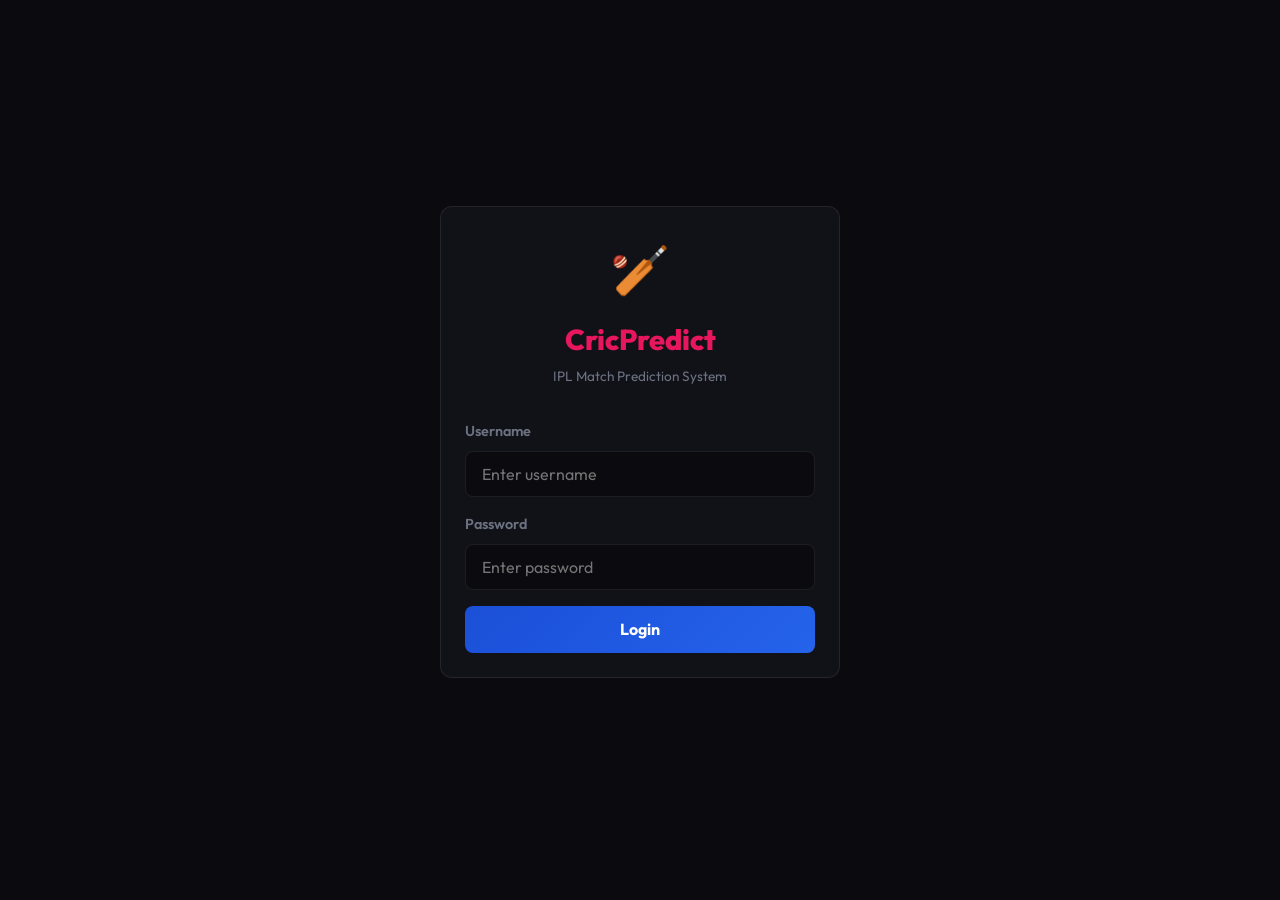
==== static/admin.html @ c2983e28 "initial commit" ====
<!DOCTYPE html>
<html lang="en">
<head>
    <meta charset="UTF-8">
    <meta name="viewport" content="width=device-width, initial-scale=1.0, maximum-scale=5.0">
    <meta name="theme-color" content="#0A0A0F">
    <title>Admin - CricPredict</title>
    <link rel="stylesheet" href="/static/css/style.css">
</head>
<body>
    <nav class="navbar">
        <div class="brand">🏏 CricPredict</div>
        <div class="nav-links">
            <a href="/static/dashboard.html">Dashboard</a>
            <a href="/static/history.html">History</a>
            <a href="/static/chat.html">Chat</a>
            <a href="/static/upload.html" class="admin-only hidden">Upload</a>
            <a href="/static/admin.html" class="active admin-only hidden">Admin</a>
        </div>
        <div class="user-controls">
            <button id="btn-logout" class="btn-logout">Logout</button>
        </div>
    </nav>

    <div class="container admin-grid">
        <!-- User List -->
        <div class="card">
            <h3 style="margin-bottom: 1rem; font-size: 1rem;">Manage Users</h3>
            <div class="table-scroll">
                <table id="users-table">
                    <thead>
                        <tr>
                            <th>Username</th>
                            <th>Role</th>
                            <th>Status</th>
                            <th>Actions</th>
                        </tr>
                    </thead>
                    <tbody id="users-body">
                    </tbody>
                </table>
            </div>
        </div>

        <!-- Add User -->
        <div class="card" style="align-self: start;">
            <h3 style="margin-bottom: 1rem; font-size: 1rem;">Add Viewer Account</h3>
            <form id="add-user-form">
                <div class="form-group">
                    <label>Username</label>
                    <input type="text" id="new-username" class="form-control" required>
                </div>
                <div class="form-group">
                    <label>Password (min 4 chars)</label>
                    <input type="password" id="new-password" class="form-control" minlength="4" required>
                </div>
                <div id="add-status" style="margin-bottom: 0.75rem; font-size: 0.85rem;"></div>
                <button type="submit" class="btn-primary">Create Viewer</button>
            </form>
        </div>
    </div>

    <div class="container">
        <!-- Match Management -->
        <div class="card">
            <h3 style="margin-bottom: 1rem; font-size: 1rem;">Match Management (Dashboard Control)</h3>
            <p class="text-muted font-sm mb-1">Set which match is currently shown on the global dashboard. By default, the latest upload is shown.</p>
            <div class="table-scroll">
                <table id="matches-table">
                    <thead>
                        <tr>
                            <th>Match ID</th>
                            <th>Teams</th>
                            <th>Status</th>
                            <th>Dashboard Action</th>
                        </tr>
                    </thead>
                    <tbody id="matches-body">
                        <!-- Loaded via JS -->
                    </tbody>
                </table>
            </div>
        </div>
    </div>

    <script src="/static/js/auth.js"></script>
    <script src="/static/js/admin.js"></script>
</body>
</html>
---- static/css/style.css ----
/* ===== MOBILE-FIRST RESPONSIVE CSS ===== */
@import url('https://fonts.googleapis.com/css2?family=Outfit:wght@400;600;700;800&display=swap');

/* ===== DESIGN TOKENS ===== */
:root {
  --bg-base: #0A0A0F;
  --bg-card: #111118;
  --bg-glass: rgba(255, 255, 255, 0.04);
  --border: rgba(255, 255, 255, 0.08);
  --border-hover: rgba(255, 255, 255, 0.15);
  --text-primary: #F0F0F5;
  --text-muted: #6B7280;
  --pbks: #E8175D;
  --gt: #1B4FD8;
  --success: #10B981;
  --danger: #EF4444;
  --warning: #F59E0B;
  --radius: 12px;
  --radius-sm: 8px;
  --transition: all 0.25s cubic-bezier(0.4, 0, 0.2, 1);
}

/* ===== RESET ===== */
*, *::before, *::after {
  box-sizing: border-box;
  margin: 0;
  padding: 0;
}

html {
  font-size: 16px;
  -webkit-text-size-adjust: 100%;
  -webkit-tap-highlight-color: transparent;
  scroll-behavior: smooth;
}

body {
  font-family: 'Outfit', sans-serif;
  background-color: var(--bg-base);
  color: var(--text-primary);
  line-height: 1.6;
  min-height: 100vh;
  overflow-x: hidden;
  -webkit-font-smoothing: antialiased;
}

/* ===== NAVBAR — MOBILE FIRST ===== */
.navbar {
  display: flex;
  flex-wrap: wrap;
  justify-content: space-between;
  align-items: center;
  padding: 0.75rem 1rem;
  background: var(--bg-card);
  border-bottom: 1px solid var(--border);
  position: sticky;
  top: 0;
  z-index: 100;
  backdrop-filter: blur(12px);
  gap: 0.5rem;
}

.navbar .brand {
  font-weight: 800;
  font-size: 1.25rem;
  color: var(--pbks);
  letter-spacing: -0.5px;
}

.nav-links {
  display: flex;
  gap: 0.75rem;
  order: 3;
  width: 100%;
  justify-content: center;
  border-top: 1px solid var(--border);
  padding-top: 0.5rem;
  margin-top: 0.25rem;
}

.nav-links a {
  text-decoration: none;
  color: var(--text-muted);
  font-weight: 600;
  font-size: 0.85rem;
  transition: var(--transition);
  padding: 0.25rem 0.5rem;
  border-radius: var(--radius-sm);
}

.nav-links a:hover, .nav-links a.active {
  color: var(--text-primary);
  background: var(--bg-glass);
}

.user-controls {
  display: flex;
  gap: 0.5rem;
  align-items: center;
}

.btn-logout {
  background: transparent;
  border: 1px solid var(--border);
  color: var(--text-primary);
  padding: 0.4rem 0.75rem;
  border-radius: var(--radius-sm);
  cursor: pointer;
  font-family: 'Outfit', sans-serif;
  font-size: 0.8rem;
  font-weight: 600;
  transition: var(--transition);
  white-space: nowrap;
}

.btn-logout:hover {
  background: var(--bg-glass);
  border-color: var(--border-hover);
}

/* ===== CARDS ===== */
.card {
  background: var(--bg-card);
  border: 1px solid var(--border);
  border-radius: var(--radius);
  padding: 1.25rem;
  margin-bottom: 1rem;
  transition: var(--transition);
}

.card:hover {
  border-color: var(--border-hover);
}

.glass-card {
  background: var(--bg-glass);
  backdrop-filter: blur(12px);
  border: 1px solid var(--border);
  border-radius: var(--radius);
  padding: 1.25rem;
  transition: var(--transition);
}

.glass-card:hover {
  border-color: var(--border-hover);
  transform: translateY(-2px);
}

/* ===== CONTAINERS — MOBILE FIRST ===== */
.container {
  width: 100%;
  padding: 1rem;
  margin: 0 auto;
}

/* ===== UTILITY CLASSES ===== */
.hidden { display: none !important; }
.text-pbks { color: var(--pbks); }
.text-gt { color: var(--gt); }
.text-success { color: var(--success); }
.text-danger { color: var(--danger); }
.text-warning { color: var(--warning); }
.text-muted { color: var(--text-muted); }
.font-sm { font-size: 0.8rem; }
.font-bold { font-weight: 700; }
.mt-1 { margin-top: 0.25rem; }
.mb-1 { margin-bottom: 0.5rem; }
.text-center { text-align: center; }

/* ===== FORMS ===== */
.form-group {
  margin-bottom: 1rem;
}

.form-group label {
  display: block;
  margin-bottom: 0.5rem;
  color: var(--text-muted);
  font-size: 0.9rem;
  font-weight: 600;
}

.form-control {
  width: 100%;
  padding: 0.75rem 1rem;
  background: var(--bg-base);
  border: 1px solid var(--border);
  color: var(--text-primary);
  border-radius: var(--radius-sm);
  font-family: 'Outfit', sans-serif;
  font-size: 1rem;
  transition: var(--transition);
  -webkit-appearance: none;
}

.form-control:focus {
  outline: none;
  border-color: var(--gt);
  box-shadow: 0 0 0 3px rgba(27, 79, 216, 0.15);
}

.btn-primary {
  width: 100%;
  padding: 0.85rem 1.5rem;
  background: linear-gradient(135deg, var(--gt), #2563EB);
  border: none;
  color: white;
  font-weight: 700;
  font-size: 1rem;
  border-radius: var(--radius-sm);
  cursor: pointer;
  transition: var(--transition);
  font-family: 'Outfit', sans-serif;
  -webkit-appearance: none;
}

.btn-primary:hover {
  opacity: 0.9;
  transform: translateY(-1px);
}

.btn-primary:active {
  transform: translateY(0);
}

/* ===== DASHBOARD HERO — MOBILE FIRST (STACKED) ===== */
.match-hero {
  display: flex;
  flex-direction: column;
  align-items: center;
  gap: 1rem;
  padding: 1.25rem;
  background: linear-gradient(135deg, rgba(232, 23, 93, 0.08) 0%, rgba(27, 79, 216, 0.08) 100%);
  text-align: center;
}

.match-hero .hero-team {
  width: 100%;
}

.match-hero .hero-center {
  order: -1;
  width: 100%;
}

/* ===== PREDICTION CARD ===== */
.pred-winner {
  font-size: 1.8rem;
  font-weight: 800;
  margin: 0.75rem 0;
  line-height: 1.2;
}

/* ===== PROBABILITY BAR ===== */
.prob-bar-container {
  width: 100%;
  height: 10px;
  background: var(--bg-base);
  border-radius: 5px;
  margin: 0.75rem 0;
  overflow: hidden;
  display: flex;
}

.prob-bar-a {
  background: linear-gradient(90deg, var(--pbks), #FF4081);
  transition: width 1.2s cubic-bezier(0.4, 0, 0.2, 1);
}

.prob-bar-b {
  background: linear-gradient(90deg, #2563EB, var(--gt));
  transition: width 1.2s cubic-bezier(0.4, 0, 0.2, 1);
}

/* ===== GRIDS — MOBILE FIRST (1 COL) ===== */
.grid-6 {
  display: grid;
  grid-template-columns: 1fr;
  gap: 0.75rem;
}

.grid-2 {
  display: grid;
  grid-template-columns: 1fr;
  gap: 1rem;
}

/* ===== SCORECARD ===== */
.sc-row {
  display: grid;
  grid-template-columns: 2fr 1fr 1fr 1fr;
  gap: 0.5rem;
  align-items: center;
  padding: 0.6rem 0;
  border-bottom: 1px solid var(--border);
  font-size: 0.8rem;
}

/* ===== BADGES ===== */
.badge {
  display: inline-block;
  font-size: 0.7rem;
  padding: 0.15rem 0.4rem;
  border-radius: 4px;
  background: var(--bg-card);
  border: 1px solid var(--border);
  white-space: nowrap;
  font-weight: 600;
}

.badge.bg-pbks { background: var(--pbks); color: white; border-color: var(--pbks); }
.badge.bg-gt { background: var(--gt); color: white; border-color: var(--gt); }
.badge.bg-amber { background: var(--warning); color: black; border-color: var(--warning); }

/* ===== PLAYER ROW ===== */
.player-row {
  display: flex;
  justify-content: space-between;
  align-items: center;
  padding: 0.5rem 0;
  border-bottom: 1px solid var(--border);
  gap: 0.5rem;
  font-size: 0.9rem;
}

.player-row:last-child {
  border-bottom: none;
}

/* ===== REASON CARDS ===== */
.reason-card {
  margin-bottom: 0.75rem;
  border-left: 4px solid var(--gt);
  padding: 0.75rem 0.75rem 0.75rem 1rem;
  background: var(--bg-glass);
  border-radius: 0 var(--radius-sm) var(--radius-sm) 0;
}

/* ===== TABLE — MOBILE FIRST ===== */
table {
  width: 100%;
  border-collapse: collapse;
}

th, td {
  padding: 0.6rem 0.5rem;
  text-align: left;
  border-bottom: 1px solid var(--border);
  font-size: 0.8rem;
  white-space: nowrap;
}

th {
  color: var(--text-muted);
  font-weight: 600;
  font-size: 0.7rem;
  text-transform: uppercase;
  letter-spacing: 0.5px;
}

/* ===== HISTORY ACCURACY HERO — MOBILE STACKED ===== */
.accuracy-hero {
  display: flex;
  flex-direction: column;
  gap: 1.5rem;
  align-items: center;
  text-align: center;
}

/* ===== RESULT MODAL ===== */
.result-modal {
  position: fixed;
  top: 0; left: 0; width: 100%; height: 100%;
  background: rgba(0,0,0,0.85);
  display: flex;
  align-items: center;
  justify-content: center;
  z-index: 1000;
  padding: 1rem;
}

.result-modal .card {
  width: 100%;
  max-width: 400px;
}

/* ===== ADMIN GRID — MOBILE STACKED ===== */
.admin-grid {
  display: grid;
  grid-template-columns: 1fr;
  gap: 1rem;
}

/* ===== SCROLLABLE TABLE WRAPPER ===== */
.table-scroll {
  overflow-x: auto;
  -webkit-overflow-scrolling: touch;
  margin: 0 -1.25rem;
  padding: 0 1.25rem;
}

/* ===== LOADING SPINNER ===== */
@keyframes pulse {
  0%, 100% { opacity: 0.4; }
  50% { opacity: 1; }
}

.loading-text {
  animation: pulse 1.5s ease-in-out infinite;
}

/* ===== TOSS BANNER ===== */
.toss-banner {
  border-color: var(--warning) !important;
  text-align: center;
  font-weight: 600;
  font-size: 0.85rem;
  padding: 0.75rem;
}

/* =============================================
   TABLET BREAKPOINT — 640px+
   ============================================= */
@media (min-width: 640px) {
  .container {
    padding: 1.5rem;
  }

  .navbar {
    padding: 0.75rem 1.5rem;
  }

  .nav-links {
    gap: 1rem;
  }

  .nav-links a {
    font-size: 0.9rem;
  }

  .grid-6 {
    grid-template-columns: repeat(2, 1fr);
  }

  .grid-2 {
    grid-template-columns: 1fr 1fr;
    gap: 1.5rem;
  }

  .pred-winner {
    font-size: 2.2rem;
  }

  .card {
    padding: 1.5rem;
  }

  .sc-row {
    font-size: 0.9rem;
    gap: 0.75rem;
  }

  th, td {
    padding: 0.75rem 0.6rem;
    font-size: 0.85rem;
  }

  .accuracy-hero {
    flex-direction: row;
    justify-content: space-between;
    text-align: left;
  }

  .admin-grid {
    grid-template-columns: 2fr 1fr;
  }

  .match-hero {
    flex-direction: row;
    justify-content: space-between;
    text-align: left;
    padding: 1.5rem;
  }

  .match-hero .hero-center {
    order: 0;
    text-align: center;
  }

  .match-hero .hero-team:last-child {
    text-align: right;
  }
}

/* =============================================
   DESKTOP BREAKPOINT — 1024px+
   ============================================= */
@media (min-width: 1024px) {
  .container {
    max-width: 1200px;
    padding: 2rem;
  }

  .navbar {
    flex-wrap: nowrap;
    padding: 0.75rem 2rem;
  }

  .nav-links {
    order: 0;
    width: auto;
    border-top: none;
    padding-top: 0;
    margin-top: 0;
    gap: 1.5rem;
  }

  .nav-links a {
    font-size: 0.95rem;
  }

  .navbar .brand {
    font-size: 1.5rem;
  }

  .grid-6 {
    grid-template-columns: repeat(3, 1fr);
    gap: 1rem;
  }

  .pred-winner {
    font-size: 2.8rem;
  }

  .sc-row {
    grid-template-columns: 3fr 1fr 1fr 1fr;
    font-size: 1rem;
    gap: 1rem;
  }

  th, td {
    padding: 1rem;
    font-size: 0.9rem;
  }

  .match-hero {
    padding: 2rem;
  }

  .match-hero h2 {
    font-size: 2.5rem !important;
  }
}

/* =============================================
   LARGE DESKTOP — 1440px+
   ============================================= */
@media (min-width: 1440px) {
  .container {
    max-width: 1400px;
  }

  .grid-6 {
    grid-template-columns: repeat(3, 1fr);
  }
}
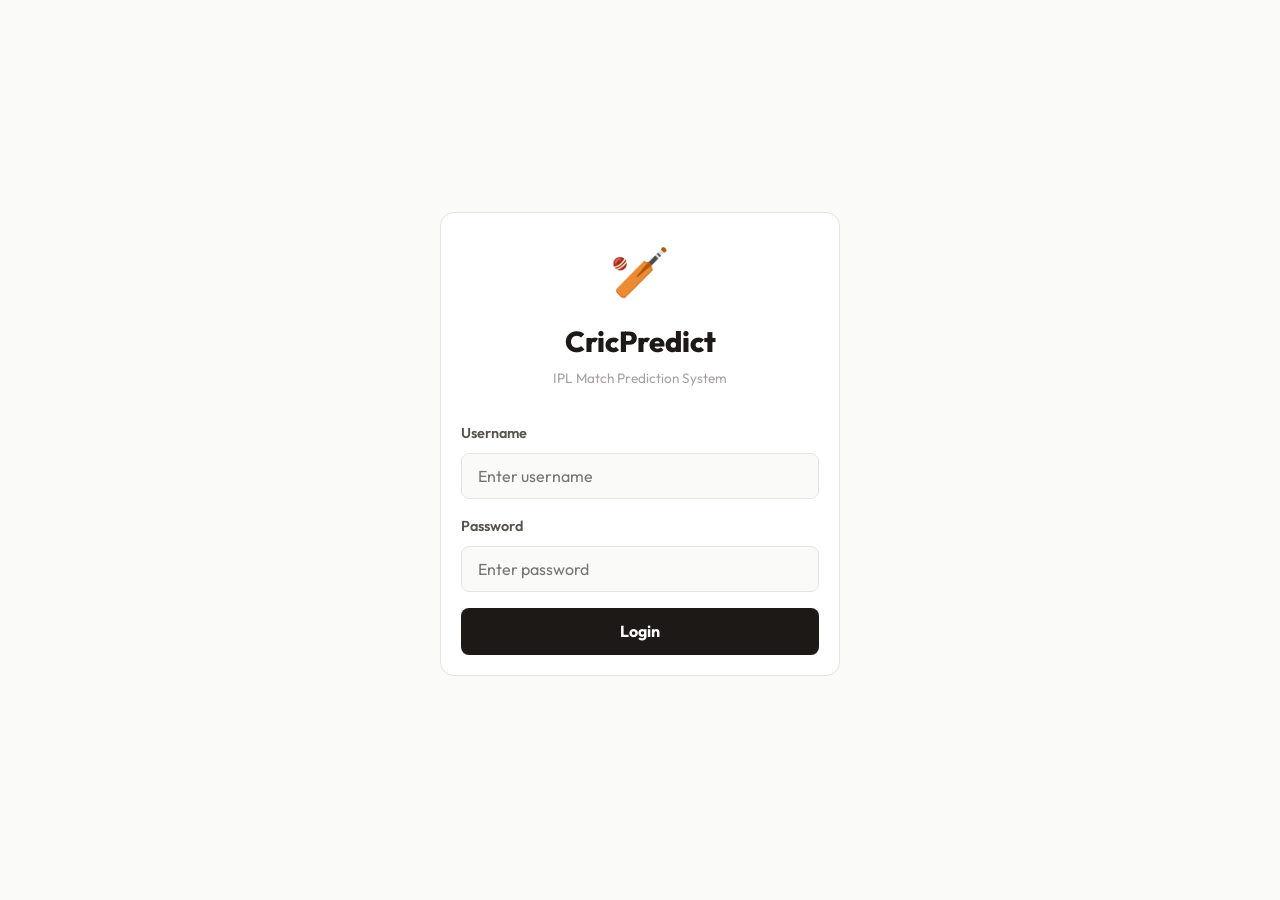
==== commit 9b4a0c34: "feat: complete UI redesign with premium light theme, mobile-first responsive dashboard, and upsert l" ====
--- a/static/admin.html
+++ b/static/admin.html
@@ -3,7 +3,7 @@
 <head>
     <meta charset="UTF-8">
     <meta name="viewport" content="width=device-width, initial-scale=1.0, maximum-scale=5.0">
-    <meta name="theme-color" content="#0A0A0F">
+    <meta name="theme-color" content="#FAFAF9">
     <title>Admin - CricPredict</title>
     <link rel="stylesheet" href="/static/css/style.css">
 </head>
@@ -61,10 +61,60 @@
     </div>
 
     <div class="container">
+        <!-- Coming Soon Match Setup -->
+        <div class="card" style="margin-bottom: 2rem; border-color: var(--info);">
+            <div style="display: flex; align-items: center; justify-content: space-between;">
+                <div>
+                    <h3 style="margin-bottom: 0.5rem; font-size: 1.1rem;">🚀 Dashboard: Coming Soon</h3>
+                    <p class="text-muted font-sm mb-1">There is <strong>one</strong> global coming-soon slot for the site. Choose two teams and save — the dashboard updates immediately (same row every time; no duplicate entries). Replace it with a real JSON upload when the prediction is ready.</p>
+                </div>
+                <div class="badge bg-amber" style="font-size: 0.85rem;">PREMIUM</div>
+            </div>
+            
+            <form id="coming-soon-form" style="display: flex; gap: 1rem; align-items: end; margin-top: 1rem; flex-wrap: wrap;">
+                <div class="form-group" style="flex: 1; min-width: 200px; margin-bottom: 0;">
+                    <label>Team 1 (Home)</label>
+                    <select id="cs-t1" class="form-control" required>
+                        <option value="" selected disabled>Choose home team…</option>
+                        <option value="PBKS">Punjab Kings (PBKS)</option>
+                        <option value="GT">Gujarat Titans (GT)</option>
+                        <option value="CSK">Chennai Super Kings (CSK)</option>
+                        <option value="RCB">Royal Challengers Bengaluru (RCB)</option>
+                        <option value="MI">Mumbai Indians (MI)</option>
+                        <option value="LSG">Lucknow Super Giants (LSG)</option>
+                        <option value="DC">Delhi Capitals (DC)</option>
+                        <option value="RR">Rajasthan Royals (RR)</option>
+                        <option value="KKR">Kolkata Knight Riders (KKR)</option>
+                        <option value="SRH">Sunrisers Hyderabad (SRH)</option>
+                    </select>
+                </div>
+                <div class="form-group" style="flex: 1; min-width: 200px; margin-bottom: 0;">
+                    <label>Team 2 (Away)</label>
+                    <select id="cs-t2" class="form-control" required>
+                        <option value="" selected disabled>Choose away team…</option>
+                        <option value="GT">Gujarat Titans (GT)</option>
+                        <option value="PBKS">Punjab Kings (PBKS)</option>
+                        <option value="CSK">Chennai Super Kings (CSK)</option>
+                        <option value="RCB">Royal Challengers Bengaluru (RCB)</option>
+                        <option value="MI">Mumbai Indians (MI)</option>
+                        <option value="LSG">Lucknow Super Giants (LSG)</option>
+                        <option value="DC">Delhi Capitals (DC)</option>
+                        <option value="RR">Rajasthan Royals (RR)</option>
+                        <option value="KKR">Kolkata Knight Riders (KKR)</option>
+                        <option value="SRH">Sunrisers Hyderabad (SRH)</option>
+                    </select>
+                </div>
+                <div style="flex: 0 0 auto;">
+                    <button type="submit" class="btn-primary" style="padding: 0.85rem 2rem;">Save Coming Soon</button>
+                </div>
+            </form>
+            <div id="coming-soon-status" class="font-sm" style="margin-top: 0.75rem;" aria-live="polite"></div>
+        </div>
+
         <!-- Match Management -->
         <div class="card">
             <h3 style="margin-bottom: 1rem; font-size: 1rem;">Match Management (Dashboard Control)</h3>
-            <p class="text-muted font-sm mb-1">Set which match is currently shown on the global dashboard. By default, the latest upload is shown.</p>
+            <p class="text-muted font-sm mb-1">Control which <strong>real</strong> match is featured, plus one <strong>Coming soon slot</strong> row (teams come from the form above; old <code>cs_…</code> rows are removed). Saving Coming Soon sets it LIVE on the dashboard.</p>
             <div class="table-scroll">
                 <table id="matches-table">
                     <thead>
@@ -83,7 +133,7 @@
         </div>
     </div>
 
-    <script src="/static/js/auth.js"></script>
-    <script src="/static/js/admin.js"></script>
+    <script src="/static/js/auth.js?v=3"></script>
+    <script src="/static/js/admin.js?v=3"></script>
 </body>
 </html>
--- a/static/css/style.css
+++ b/static/css/style.css
@@ -1,22 +1,49 @@
-/* ===== MOBILE-FIRST RESPONSIVE CSS ===== */
-@import url('https://fonts.googleapis.com/css2?family=Outfit:wght@400;600;700;800&display=swap');
+/* ===== CRICPREDICT — PREMIUM LIGHT THEME ===== */
+/* Mobile-first responsive design */
+@import url('https://fonts.googleapis.com/css2?family=Outfit:wght@400;500;600;700;800&display=swap');
 
 /* ===== DESIGN TOKENS ===== */
 :root {
-  --bg-base: #0A0A0F;
-  --bg-card: #111118;
-  --bg-glass: rgba(255, 255, 255, 0.04);
-  --border: rgba(255, 255, 255, 0.08);
-  --border-hover: rgba(255, 255, 255, 0.15);
-  --text-primary: #F0F0F5;
-  --text-muted: #6B7280;
-  --pbks: #E8175D;
-  --gt: #1B4FD8;
-  --success: #10B981;
-  --danger: #EF4444;
-  --warning: #F59E0B;
+  /* Backgrounds */
+  --bg-base: #FAFAF9;
+  --bg-card: #FFFFFF;
+  --bg-secondary: #F5F5F4;
+  --bg-glass: rgba(0, 0, 0, 0.02);
+
+  /* Borders */
+  --border: #E7E5E4;
+  --border-hover: #D6D3D1;
+
+  /* Text */
+  --text-primary: #1C1917;
+  --text-secondary: #57534E;
+  --text-muted: #A8A29E;
+  --text-label: #78716C;
+
+  /* Status */
+  --success: #16A34A;
+  --success-bg: #F0FDF4;
+  --success-text: #166534;
+  --danger: #DC2626;
+  --danger-bg: #FEF2F2;
+  --danger-text: #991B1B;
+  --warning: #D97706;
+  --warning-bg: #FFFBEB;
+  --warning-text: #92400E;
+  --info: #2563EB;
+  --info-bg: #EFF6FF;
+  --info-text: #1E40AF;
+
+  /* Team colors — defaults, overridden dynamically */
+  --team-a-color: #E8175D;
+  --team-b-color: #1B4FD8;
+
+  /* Radii */
   --radius: 12px;
   --radius-sm: 8px;
+  --radius-lg: 14px;
+
+  /* Transitions */
   --transition: all 0.25s cubic-bezier(0.4, 0, 0.2, 1);
 }
 
@@ -35,7 +62,7 @@
 }
 
 body {
-  font-family: 'Outfit', sans-serif;
+  font-family: 'Outfit', -apple-system, BlinkMacSystemFont, sans-serif;
   background-color: var(--bg-base);
   color: var(--text-primary);
   line-height: 1.6;
@@ -44,7 +71,7 @@
   -webkit-font-smoothing: antialiased;
 }
 
-/* ===== NAVBAR — MOBILE FIRST ===== */
+/* ===== NAVBAR ===== */
 .navbar {
   display: flex;
   flex-wrap: wrap;
@@ -56,41 +83,42 @@
   position: sticky;
   top: 0;
   z-index: 100;
-  backdrop-filter: blur(12px);
   gap: 0.5rem;
 }
 
 .navbar .brand {
   font-weight: 800;
-  font-size: 1.25rem;
-  color: var(--pbks);
+  font-size: 1.2rem;
+  color: var(--text-primary);
   letter-spacing: -0.5px;
 }
 
 .nav-links {
   display: flex;
-  gap: 0.75rem;
+  gap: 0.5rem;
   order: 3;
   width: 100%;
   justify-content: center;
   border-top: 1px solid var(--border);
   padding-top: 0.5rem;
   margin-top: 0.25rem;
+  flex-wrap: wrap;
 }
 
 .nav-links a {
   text-decoration: none;
   color: var(--text-muted);
   font-weight: 600;
-  font-size: 0.85rem;
+  font-size: 0.82rem;
   transition: var(--transition);
   padding: 0.25rem 0.5rem;
   border-radius: var(--radius-sm);
 }
 
-.nav-links a:hover, .nav-links a.active {
+.nav-links a:hover,
+.nav-links a.active {
   color: var(--text-primary);
-  background: var(--bg-glass);
+  background: var(--bg-secondary);
 }
 
 .user-controls {
@@ -103,66 +131,82 @@
   background: transparent;
   border: 1px solid var(--border);
   color: var(--text-primary);
-  padding: 0.4rem 0.75rem;
+  padding: 0.35rem 0.7rem;
   border-radius: var(--radius-sm);
   cursor: pointer;
   font-family: 'Outfit', sans-serif;
-  font-size: 0.8rem;
+  font-size: 0.78rem;
   font-weight: 600;
   transition: var(--transition);
   white-space: nowrap;
 }
 
 .btn-logout:hover {
-  background: var(--bg-glass);
+  background: var(--bg-secondary);
   border-color: var(--border-hover);
 }
 
-/* ===== CARDS ===== */
-.card {
-  background: var(--bg-card);
-  border: 1px solid var(--border);
-  border-radius: var(--radius);
-  padding: 1.25rem;
-  margin-bottom: 1rem;
-  transition: var(--transition);
-}
-
-.card:hover {
-  border-color: var(--border-hover);
-}
-
-.glass-card {
-  background: var(--bg-glass);
-  backdrop-filter: blur(12px);
-  border: 1px solid var(--border);
-  border-radius: var(--radius);
-  padding: 1.25rem;
-  transition: var(--transition);
-}
-
-.glass-card:hover {
-  border-color: var(--border-hover);
-  transform: translateY(-2px);
-}
-
-/* ===== CONTAINERS — MOBILE FIRST ===== */
+/* ===== CONTAINERS ===== */
 .container {
   width: 100%;
   padding: 1rem;
   margin: 0 auto;
 }
 
+/* ===== CARDS ===== */
+.card {
+  background: var(--bg-card);
+  border: 0.5px solid var(--border);
+  border-radius: var(--radius-lg);
+  padding: 0.85rem 1rem;
+  margin-bottom: 0.75rem;
+  transition: var(--transition);
+}
+
+.card:hover {
+  border-color: var(--border-hover);
+}
+
+.glass-card {
+  background: var(--bg-secondary);
+  border-radius: var(--radius-sm);
+  padding: 0.75rem 1rem;
+  transition: var(--transition);
+}
+
+.glass-card:hover {
+  background: #EFEDEC;
+}
+
+/* ===== SECTION LABELS ===== */
+.section-label {
+  font-size: 11px;
+  font-weight: 500;
+  letter-spacing: 0.07em;
+  color: var(--text-muted);
+  text-transform: uppercase;
+  margin-bottom: 10px;
+  margin-top: 1.25rem;
+}
+
+.section-label:first-child {
+  margin-top: 0;
+}
+
 /* ===== UTILITY CLASSES ===== */
 .hidden { display: none !important; }
-.text-pbks { color: var(--pbks); }
-.text-gt { color: var(--gt); }
+.text-team-a { color: var(--team-a-color); }
+.text-team-b { color: var(--team-b-color); }
 .text-success { color: var(--success); }
 .text-danger { color: var(--danger); }
 .text-warning { color: var(--warning); }
+.text-info { color: var(--info); }
 .text-muted { color: var(--text-muted); }
+.text-secondary { color: var(--text-secondary); }
 .font-sm { font-size: 0.8rem; }
+.font-xs { font-size: 0.7rem; }
 .font-bold { font-weight: 700; }
+.font-medium { font-weight: 500; }
 .mt-1 { margin-top: 0.25rem; }
 .mb-1 { margin-bottom: 0.5rem; }
 .text-center { text-align: center; }
@@ -175,7 +219,7 @@
 .form-group label {
   display: block;
   margin-bottom: 0.5rem;
-  color: var(--text-muted);
+  color: var(--text-secondary);
   font-size: 0.9rem;
   font-weight: 600;
 }
@@ -195,14 +239,14 @@
 
 .form-control:focus {
   outline: none;
-  border-color: var(--gt);
-  box-shadow: 0 0 0 3px rgba(27, 79, 216, 0.15);
+  border-color: var(--info);
+  box-shadow: 0 0 0 3px rgba(37, 99, 235, 0.1);
 }
 
 .btn-primary {
   width: 100%;
   padding: 0.85rem 1.5rem;
-  background: linear-gradient(135deg, var(--gt), #2563EB);
+  background: var(--text-primary);
   border: none;
   color: white;
   font-weight: 700;
@@ -215,7 +259,7 @@
 }
 
 .btn-primary:hover {
-  opacity: 0.9;
+  opacity: 0.85;
   transform: translateY(-1px);
 }
 
@@ -223,56 +267,462 @@
   transform: translateY(0);
 }
 
-/* ===== DASHBOARD HERO — MOBILE FIRST (STACKED) ===== */
-.match-hero {
+/* ===== CORRECTION BANNER ===== */
+.correction-banner {
+  background: var(--info-bg);
+  border: 0.5px solid #93C5FD;
+  border-radius: var(--radius-sm);
+  padding: 0.75rem 1rem;
+  margin-bottom: 0.75rem;
+  font-size: 12px;
+  color: var(--info-text);
+  line-height: 1.6;
+}
+
+/* ===== RESULT BANNER ===== */
+.result-banner {
+  background: #FFF7E6;
+  border: 0.5px solid #F5C26B;
+  border-radius: var(--radius-lg);
+  padding: 1rem;
   display: flex;
   flex-direction: column;
   align-items: center;
-  gap: 1rem;
-  padding: 1.25rem;
-  background: linear-gradient(135deg, rgba(232, 23, 93, 0.08) 0%, rgba(27, 79, 216, 0.08) 100%);
+  gap: 3px;
+  margin-bottom: 0.75rem;
   text-align: center;
 }
 
-.match-hero .hero-team {
+.result-banner .result-tier {
+  font-size: 10px;
+  color: #B45309;
+  font-weight: 500;
+  letter-spacing: 0.04em;
+  text-transform: uppercase;
+  line-height: 1.4;
+}
+
+.result-banner .result-winner {
+  font-size: 20px;
+  font-weight: 600;
+  color: #92400E;
+}
+
+.result-banner .result-sub {
+  font-size: 11.5px;
+  color: #B45309;
+  line-height: 1.4;
+}
+
+/* ===== WIN PROBABILITY GAUGE ===== */
+.gauge-wrap {
+  display: flex;
+  flex-direction: column;
+  align-items: center;
+  padding: 1rem 0 0.5rem;
+}
+
+.team-row {
+  display: flex;
+  justify-content: space-between;
+  align-items: flex-end;
   width: 100%;
-}
-
-.match-hero .hero-center {
-  order: -1;
-  width: 100%;
-}
-
-/* ===== PREDICTION CARD ===== */
-.pred-winner {
-  font-size: 1.8rem;
-  font-weight: 800;
-  margin: 0.75rem 0;
-  line-height: 1.2;
-}
-
-/* ===== PROBABILITY BAR ===== */
-.prob-bar-container {
+  margin-bottom: 8px;
+}
+
+.team-pct {
+  font-size: 24px;
+  font-weight: 600;
+}
+
+.team-name-lbl {
+  font-size: 12px;
+  font-weight: 500;
+}
+
+.bar-track {
   width: 100%;
   height: 10px;
-  background: var(--bg-base);
+  background: var(--bg-secondary);
   border-radius: 5px;
-  margin: 0.75rem 0;
   overflow: hidden;
-  display: flex;
-}
-
-.prob-bar-a {
-  background: linear-gradient(90deg, var(--pbks), #FF4081);
+  position: relative;
+}
+
+.bar-fill-a {
+  position: absolute;
+  left: 0;
+  top: 0;
+  height: 100%;
+  background: var(--team-a-color);
+  border-radius: 5px;
   transition: width 1.2s cubic-bezier(0.4, 0, 0.2, 1);
 }
 
-.prob-bar-b {
-  background: linear-gradient(90deg, #2563EB, var(--gt));
+.bar-fill-b {
+  position: absolute;
+  right: 0;
+  top: 0;
+  height: 100%;
+  background: var(--team-b-color);
+  border-radius: 5px;
   transition: width 1.2s cubic-bezier(0.4, 0, 0.2, 1);
 }
 
-/* ===== GRIDS — MOBILE FIRST (1 COL) ===== */
+.conf-pill {
+  margin-top: 10px;
+  font-size: 12px;
+  padding: 3px 14px;
+  border-radius: 20px;
+  background: var(--warning-bg);
+  color: var(--warning-text);
+  font-weight: 500;
+  text-align: center;
+}
+
+/* ===== METRIC GRID ===== */
+.metric-grid {
+  display: grid;
+  grid-template-columns: 1fr 1fr;
+  gap: 6px;
+  margin-bottom: 0.75rem;
+}
+
+.metric {
+  background: var(--bg-secondary);
+  border-radius: var(--radius-sm);
+  padding: 0.6rem 0.7rem;
+}
+
+.metric-label {
+  font-size: 10px;
+  color: var(--text-muted);
+  margin-bottom: 2px;
+}
+
+.metric-val {
+  font-size: 13px;
+  font-weight: 600;
+  color: var(--text-primary);
+  word-break: break-word;
+}
+
+.metric-sub {
+  font-size: 10px;
+  color: var(--text-secondary);
+  margin-top: 2px;
+  line-height: 1.35;
+}
+
+/* ===== TOSS SCENARIOS GRID ===== */
+.toss-grid {
+  display: grid;
+  grid-template-columns: 1fr;
+  gap: 8px;
+  margin-bottom: 0.75rem;
+}
+
+.toss-card {
+  border: 0.5px solid var(--border);
+  border-radius: var(--radius-sm);
+  padding: 0.75rem 1rem;
+  background: var(--bg-card);
+}
+
+.toss-title {
+  font-size: 11px;
+  font-weight: 600;
+  text-transform: uppercase;
+  letter-spacing: 0.06em;
+  margin-bottom: 4px;
+}
+
+.toss-winner {
+  font-size: 15px;
+  font-weight: 600;
+  margin-bottom: 4px;
+}
+
+.toss-detail {
+  font-size: 12px;
+  color: var(--text-secondary);
+  line-height: 1.5;
+}
+
+/* ===== DIMENSION SCORING TABLE ===== */
+.dim-table-scroll {
+  overflow-x: auto;
+  -webkit-overflow-scrolling: touch;
+  margin: 0 -1.15rem;
+  padding: 0 1.15rem;
+}
+
+.dim-table {
+  width: 100%;
+  min-width: 340px;
+  border-collapse: collapse;
+  font-size: 12px;
+}
+
+.dim-table th {
+  font-size: 10px;
+  color: var(--text-muted);
+  font-weight: 500;
+  padding: 0 4px 8px;
+  text-align: left;
+  white-space: nowrap;
+}
+
+.dim-table th:not(:first-child) {
+  text-align: right;
+}
+
+.dim-table td {
+  padding: 7px 4px;
+  border-top: 0.5px solid var(--border);
+  color: var(--text-primary);
+  white-space: nowrap;
+}
+
+.dim-table td:not(:first-child) {
+  text-align: right;
+}
+
+.dim-table td:first-child {
+  white-space: normal;
+  min-width: 120px;
+}
+
+.dim-note {
+  font-size: 9.5px;
+  color: var(--text-secondary);
+}
+
+.dim-total-row td {
+  font-weight: 600;
+  font-size: 14px;
+  padding-top: 10px;
+  border-top: 1.5px solid var(--border);
+}
+
+/* Mini progress bars — hidden on very small screens */
+.mini-bar-wrap {
+  width: 50px;
+  background: var(--bg-secondary);
+  border-radius: 3px;
+  height: 5px;
+  overflow: hidden;
+  display: none;
+  vertical-align: middle;
+  margin-left: 4px;
+}
+
+@media (min-width: 480px) {
+  .mini-bar-wrap {
+    display: inline-block;
+  }
+}
+
+.mini-bar-fill {
+  height: 100%;
+  border-radius: 3px;
+  display: block;
+}
+
+/* ===== FACTOR ROWS (Reasons / Path to Victory) ===== */
+.factors {
+  display: flex;
+  flex-direction: column;
+  gap: 8px;
+}
+
+.factor-row {
+  display: flex;
+  gap: 10px;
+  align-items: flex-start;
+}
+
+.factor-icon {
+  width: 22px;
+  height: 22px;
+  border-radius: 50%;
+  display: flex;
+  align-items: center;
+  justify-content: center;
+  font-size: 11px;
+  font-weight: 600;
+  flex-shrink: 0;
+  margin-top: 2px;
+}
+
+.icon-pos {
+  background: var(--success-bg);
+  color: var(--success-text);
+}
+
+.icon-neg {
+  background: var(--danger-bg);
+  color: var(--danger-text);
+}
+
+.icon-warn {
+  background: var(--warning-bg);
+  color: var(--warning-text);
+}
+
+.factor-text {
+  font-size: 13px;
+  color: var(--text-primary);
+  line-height: 1.55;
+}
+
+.factor-text b,
+.factor-text strong {
+  font-weight: 600;
+}
+
+/* ===== KEY MATCHUPS ===== */
+.matchup-row {
+  display: flex;
+  justify-content: space-between;
+  align-items: center;
+  padding: 7px 0;
+  border-top: 0.5px solid var(--border);
+  font-size: 13px;
+  gap: 8px;
+}
+
+.matchup-row:first-child {
+  border-top: none;
+}
+
+.matchup-title {
+  font-size: 13px;
+  font-weight: 500;
+}
+
+.matchup-detail {
+  font-size: 12px;
+  color: var(--text-secondary);
+}
+
+.edge-badge {
+  font-size: 11px;
+  padding: 2px 8px;
+  border-radius: 4px;
+  font-weight: 500;
+  flex-shrink: 0;
+  white-space: nowrap;
+}
+
+/* ===== WINNER BADGES ===== */
+.winner-badge {
+  font-size: 10.5px;
+  padding: 2px 6px;
+  border-radius: 4px;
+  font-weight: 500;
+  white-space: normal;
+  display: inline-block;
+  line-height: 1.2;
+}
+
+.badge-team-a {
+  background: color-mix(in srgb, var(--team-a-color) 12%, white);
+  color: var(--team-a-color);
+}
+
+.badge-team-b {
+  background: color-mix(in srgb, var(--team-b-color) 12%, white);
+  color: var(--team-b-color);
+}
+
+.badge-tie {
+  background: var(--bg-secondary);
+  color: var(--text-secondary);
+}
+
+/* ===== RISK REGISTER ===== */
+.risk-row {
+  display: flex;
+  gap: 10px;
+  align-items: flex-start;
+  padding: 7px 0;
+  border-top: 0.5px solid var(--border);
+}
+
+.risk-row:first-child {
+  border-top: none;
+}
+
+.risk-label {
+  font-size: 11px;
+  padding: 2px 8px;
+  border-radius: 4px;
+  font-weight: 500;
+  flex-shrink: 0;
+  margin-top: 2px;
+  text-transform: capitalize;
+}
+
+.risk-high {
+  background: var(--danger-bg);
+  color: var(--danger-text);
+}
+
+.risk-med {
+  background: var(--warning-bg);
+  color: var(--warning-text);
+}
+
+.risk-low {
+  background: var(--success-bg);
+  color: var(--success-text);
+}
+
+.risk-text {
+  font-size: 13px;
+  color: var(--text-secondary);
+  line-height: 1.5;
+}
+
+.risk-text strong {
+  color: var(--text-primary);
+  font-weight: 600;
+}
+
+/* ===== GENERAL BADGES ===== */
+.badge {
+  display: inline-block;
+  font-size: 0.7rem;
+  padding: 0.15rem 0.4rem;
+  border-radius: 4px;
+  background: var(--bg-secondary);
+  border: 1px solid var(--border);
+  white-space: nowrap;
+  font-weight: 600;
+}
+
+.badge.bg-team-a { background: var(--team-a-color); color: white; border-color: var(--team-a-color); }
+.badge.bg-team-b { background: var(--team-b-color); color: white; border-color: var(--team-b-color); }
+.badge.bg-amber { background: var(--warning); color: white; border-color: var(--warning); }
+.badge.bg-success { background: var(--success); color: white; border-color: var(--success); }
+
+/* ===== PLAYER ROW ===== */
+.player-row {
+  display: flex;
+  justify-content: space-between;
+  align-items: center;
+  padding: 0.45rem 0;
+  border-bottom: 0.5px solid var(--border);
+  gap: 0.5rem;
+  font-size: 0.88rem;
+}
+
+.player-row:last-child {
+  border-bottom: none;
+}
+
+/* ===== GRIDS ===== */
 .grid-6 {
   display: grid;
   grid-template-columns: 1fr;
@@ -282,70 +732,39 @@
 .grid-2 {
   display: grid;
   grid-template-columns: 1fr;
-  gap: 1rem;
-}
-
-/* ===== SCORECARD ===== */
+  gap: 0.75rem;
+}
+
+/* ===== SCORECARD ROWS (legacy) ===== */
 .sc-row {
   display: grid;
   grid-template-columns: 2fr 1fr 1fr 1fr;
   gap: 0.5rem;
   align-items: center;
   padding: 0.6rem 0;
-  border-bottom: 1px solid var(--border);
+  border-bottom: 0.5px solid var(--border);
   font-size: 0.8rem;
 }
 
-/* ===== BADGES ===== */
-.badge {
-  display: inline-block;
-  font-size: 0.7rem;
-  padding: 0.15rem 0.4rem;
-  border-radius: 4px;
-  background: var(--bg-card);
-  border: 1px solid var(--border);
-  white-space: nowrap;
-  font-weight: 600;
-}
-
-.badge.bg-pbks { background: var(--pbks); color: white; border-color: var(--pbks); }
-.badge.bg-gt { background: var(--gt); color: white; border-color: var(--gt); }
-.badge.bg-amber { background: var(--warning); color: black; border-color: var(--warning); }
-
-/* ===== PLAYER ROW ===== */
-.player-row {
-  display: flex;
-  justify-content: space-between;
-  align-items: center;
-  padding: 0.5rem 0;
-  border-bottom: 1px solid var(--border);
-  gap: 0.5rem;
-  font-size: 0.9rem;
-}
-
-.player-row:last-child {
-  border-bottom: none;
-}
-
-/* ===== REASON CARDS ===== */
+/* ===== REASON CARDS (legacy) ===== */
 .reason-card {
   margin-bottom: 0.75rem;
-  border-left: 4px solid var(--gt);
+  border-left: 3px solid var(--info);
   padding: 0.75rem 0.75rem 0.75rem 1rem;
-  background: var(--bg-glass);
+  background: var(--bg-secondary);
   border-radius: 0 var(--radius-sm) var(--radius-sm) 0;
 }
 
-/* ===== TABLE — MOBILE FIRST ===== */
+/* ===== TABLES ===== */
 table {
   width: 100%;
   border-collapse: collapse;
 }
 
 th, td {
-  padding: 0.6rem 0.5rem;
+  padding: 0.55rem 0.5rem;
   text-align: left;
-  border-bottom: 1px solid var(--border);
+  border-bottom: 0.5px solid var(--border);
   font-size: 0.8rem;
   white-space: nowrap;
 }
@@ -358,25 +777,27 @@
   letter-spacing: 0.5px;
 }
 
-/* ===== HISTORY ACCURACY HERO — MOBILE STACKED ===== */
+/* ===== ACCURACY HERO ===== */
 .accuracy-hero {
   display: flex;
   flex-direction: column;
   gap: 1.5rem;
   align-items: center;
   text-align: center;
+  background: linear-gradient(135deg, rgba(37, 99, 235, 0.06) 0%, rgba(220, 38, 38, 0.06) 100%);
 }
 
 /* ===== RESULT MODAL ===== */
 .result-modal {
   position: fixed;
   top: 0; left: 0; width: 100%; height: 100%;
-  background: rgba(0,0,0,0.85);
+  background: rgba(0, 0, 0, 0.5);
   display: flex;
   align-items: center;
   justify-content: center;
   z-index: 1000;
   padding: 1rem;
+  backdrop-filter: blur(4px);
 }
 
 .result-modal .card {
@@ -384,22 +805,22 @@
   max-width: 400px;
 }
 
-/* ===== ADMIN GRID — MOBILE STACKED ===== */
+/* ===== ADMIN GRID ===== */
 .admin-grid {
   display: grid;
   grid-template-columns: 1fr;
   gap: 1rem;
 }
 
-/* ===== SCROLLABLE TABLE WRAPPER ===== */
+/* ===== TABLE SCROLL ===== */
 .table-scroll {
   overflow-x: auto;
   -webkit-overflow-scrolling: touch;
-  margin: 0 -1.25rem;
-  padding: 0 1.25rem;
-}
-
-/* ===== LOADING SPINNER ===== */
+  margin: 0 -1.15rem;
+  padding: 0 1.15rem;
+}
+
+/* ===== LOADING ===== */
 @keyframes pulse {
   0%, 100% { opacity: 0.4; }
   50% { opacity: 1; }
@@ -412,18 +833,192 @@
 /* ===== TOSS BANNER ===== */
 .toss-banner {
   border-color: var(--warning) !important;
+  background: var(--warning-bg) !important;
   text-align: center;
   font-weight: 600;
-  font-size: 0.85rem;
-  padding: 0.75rem;
-}
-
-/* =============================================
-   TABLET BREAKPOINT — 640px+
-   ============================================= */
+  font-size: 0.82rem;
+  padding: 0.65rem;
+  color: var(--warning-text);
+}
+
+/* ===== COMING SOON ===== */
+.premium-coming-soon {
+  text-align: center;
+  padding: 3rem 1.5rem;
+  background: linear-gradient(135deg, rgba(37, 99, 235, 0.05) 0%, rgba(220, 38, 38, 0.05) 100%);
+  border: 1px solid var(--border);
+  border-radius: var(--radius-lg);
+  margin-top: 1.5rem;
+  animation: cs-fade-in 1.2s ease-out;
+}
+
+.cs-badge {
+  display: inline-block;
+  padding: 0.45rem 1.25rem;
+  background: linear-gradient(90deg, #DC2626, #2563EB);
+  font-size: 0.8rem;
+  font-weight: 800;
+  letter-spacing: 3px;
+  border-radius: 30px;
+  color: #fff;
+  margin-bottom: 1.5rem;
+}
+
+.cs-teams {
+  font-size: 1.5rem;
+  font-weight: 800;
+  letter-spacing: -0.5px;
+  margin-bottom: 0.5rem;
+  line-height: 1.3;
+}
+
+.cs-vs {
+  font-size: 1rem;
+  color: var(--text-muted);
+  margin: 0 0.75rem;
+  font-weight: 400;
+}
+
+.cs-scanner {
+  position: relative;
+  height: 3px;
+  background: var(--bg-secondary);
+  border-radius: 2px;
+  margin: 2rem auto;
+  max-width: 500px;
+  overflow: hidden;
+}
+
+.cs-scan-line {
+  position: absolute;
+  top: 0; left: 0; height: 100%; width: 30%;
+  background: linear-gradient(90deg, transparent, var(--success), transparent);
+  animation: cs-scan 2s cubic-bezier(0.4, 0, 0.2, 1) infinite;
+}
+
+.cs-message h3 {
+  font-size: 1.2rem;
+  color: var(--text-primary);
+  margin-bottom: 0.75rem;
+  font-weight: 600;
+}
+
+.cs-message p {
+  color: var(--text-secondary);
+  font-size: 0.95rem;
+  max-width: 500px;
+  margin: 0 auto;
+  line-height: 1.6;
+}
+
+@keyframes cs-scan {
+  0% { left: -30%; }
+  100% { left: 100%; }
+}
+
+@keyframes cs-fade-in {
+  from { opacity: 0; transform: translateY(15px); }
+  to { opacity: 1; transform: translateY(0); }
+}
+
+/* ===== PLAYING XI GRID ===== */
+.xi-grid {
+  display: grid;
+  grid-template-columns: 1fr;
+  gap: 0.75rem;
+}
+
+/* ===== MATCH HERO (legacy support) ===== */
+.match-hero {
+  display: flex;
+  flex-direction: column;
+  align-items: center;
+  gap: 1rem;
+  padding: 1.25rem;
+  background: linear-gradient(135deg, color-mix(in srgb, var(--team-a-color) 6%, white) 0%, color-mix(in srgb, var(--team-b-color) 6%, white) 100%);
+  text-align: center;
+}
+
+.match-hero .hero-team {
+  width: 100%;
+}
+
+.match-hero .hero-center {
+  order: -1;
+  width: 100%;
+}
+
+/* ===== CHAT STYLES ===== */
+.chat-container {
+  display: flex;
+  flex-direction: column;
+  height: calc(100vh - 120px);
+}
+
+.chat-messages {
+  flex: 1;
+  overflow-y: auto;
+  padding: 1rem 0;
+}
+
+.chat-input-area {
+  display: flex;
+  gap: 0.5rem;
+  padding: 0.75rem 0;
+  border-top: 1px solid var(--border);
+}
+
+.chat-input-area input {
+  flex: 1;
+}
+
+.chat-bubble {
+  margin-bottom: 0.75rem;
+  padding: 0.65rem 0.85rem;
+  border-radius: var(--radius-sm);
+  background: var(--bg-secondary);
+  max-width: 85%;
+  font-size: 0.88rem;
+}
+
+.chat-bubble.own {
+  background: color-mix(in srgb, var(--info) 10%, white);
+  margin-left: auto;
+}
+
+.chat-bubble .sender {
+  font-weight: 600;
+  font-size: 0.75rem;
+  color: var(--text-muted);
+  margin-bottom: 3px;
+}
+
+.chat-bubble .msg-time {
+  font-size: 0.65rem;
+  color: var(--text-muted);
+  margin-top: 3px;
+  text-align: right;
+}
+
+.chat-bubble img {
+  max-width: 100%;
+  border-radius: var(--radius-sm);
+  margin-top: 0.5rem;
+}
+
+/* ===== CONTEXT / VENUE CARDS ===== */
+.context-grid {
+  display: grid;
+  grid-template-columns: 1fr 1fr;
+  gap: 8px;
+}
+
+/* ============================================
+   TABLET — 640px+
+   ============================================ */
 @media (min-width: 640px) {
   .container {
-    padding: 1.5rem;
+    padding: 1.25rem;
   }
 
   .navbar {
@@ -431,11 +1026,19 @@
   }
 
   .nav-links {
-    gap: 1rem;
+    gap: 0.75rem;
   }
 
   .nav-links a {
-    font-size: 0.9rem;
+    font-size: 0.88rem;
+  }
+
+  .metric-grid {
+    grid-template-columns: repeat(4, 1fr);
+  }
+
+  .toss-grid {
+    grid-template-columns: 1fr 1fr;
   }
 
   .grid-6 {
@@ -444,24 +1047,29 @@
 
   .grid-2 {
     grid-template-columns: 1fr 1fr;
-    gap: 1.5rem;
-  }
-
-  .pred-winner {
-    font-size: 2.2rem;
+    gap: 1rem;
+  }
+
+  .xi-grid {
+    grid-template-columns: 1fr 1fr;
+    gap: 1rem;
+  }
+
+  .context-grid {
+    grid-template-columns: repeat(3, 1fr);
+  }
+
+  .sc-row {
+    font-size: 0.88rem;
+    gap: 0.75rem;
   }
 
   .card {
-    padding: 1.5rem;
-  }
-
-  .sc-row {
-    font-size: 0.9rem;
-    gap: 0.75rem;
+    padding: 1.25rem;
   }
 
   th, td {
-    padding: 0.75rem 0.6rem;
+    padding: 0.7rem 0.6rem;
     font-size: 0.85rem;
   }
 
@@ -490,15 +1098,76 @@
   .match-hero .hero-team:last-child {
     text-align: right;
   }
-}
-
-/* =============================================
-   DESKTOP BREAKPOINT — 1024px+
-   ============================================= */
+
+  .team-pct {
+    font-size: 28px;
+  }
+
+  .cs-teams {
+    font-size: 2rem;
+  }
+
+  .dim-table {
+    font-size: 13px;
+  }
+
+  .dim-table th {
+    font-size: 11px;
+    padding: 0 6px 8px;
+  }
+
+  .dim-table td {
+    padding: 8px 6px;
+  }
+
+  .dim-note {
+    font-size: 10.5px;
+  }
+
+  .mini-bar-wrap {
+    width: 60px;
+  }
+
+  .metric-label {
+    font-size: 11px;
+  }
+
+  .metric-val {
+    font-size: 15px;
+  }
+
+  .metric-sub {
+    font-size: 11px;
+  }
+
+  .result-banner .result-tier {
+    font-size: 11px;
+  }
+
+  .result-banner .result-winner {
+    font-size: 22px;
+  }
+
+  .result-banner .result-sub {
+    font-size: 13px;
+  }
+
+  .factor-text {
+    font-size: 13px;
+  }
+
+  .risk-text {
+    font-size: 13px;
+  }
+}
+
+/* ============================================
+   DESKTOP — 1024px+
+   ============================================ */
 @media (min-width: 1024px) {
   .container {
-    max-width: 1200px;
-    padding: 2rem;
+    max-width: 900px;
+    padding: 1.5rem;
   }
 
   .navbar {
@@ -512,35 +1181,31 @@
     border-top: none;
     padding-top: 0;
     margin-top: 0;
-    gap: 1.5rem;
+    gap: 1.25rem;
   }
 
   .nav-links a {
-    font-size: 0.95rem;
+    font-size: 0.92rem;
   }
 
   .navbar .brand {
-    font-size: 1.5rem;
+    font-size: 1.35rem;
   }
 
   .grid-6 {
     grid-template-columns: repeat(3, 1fr);
-    gap: 1rem;
-  }
-
-  .pred-winner {
-    font-size: 2.8rem;
+    gap: 0.75rem;
   }
 
   .sc-row {
     grid-template-columns: 3fr 1fr 1fr 1fr;
-    font-size: 1rem;
+    font-size: 0.95rem;
     gap: 1rem;
   }
 
   th, td {
-    padding: 1rem;
-    font-size: 0.9rem;
+    padding: 0.85rem;
+    font-size: 0.88rem;
   }
 
   .match-hero {
@@ -548,19 +1213,56 @@
   }
 
   .match-hero h2 {
-    font-size: 2.5rem !important;
-  }
-}
-
-/* =============================================
+    font-size: 2rem !important;
+  }
+
+  .cs-teams {
+    font-size: 2.5rem;
+  }
+}
+
+/* ============================================
    LARGE DESKTOP — 1440px+
-   ============================================= */
+   ============================================ */
 @media (min-width: 1440px) {
   .container {
-    max-width: 1400px;
-  }
-
-  .grid-6 {
-    grid-template-columns: repeat(3, 1fr);
-  }
-}
+    max-width: 1000px;
+  }
+}
+
+/* ===== LOGIN PAGE ===== */
+.login-wrapper {
+  display: flex;
+  align-items: center;
+  justify-content: center;
+  min-height: 100vh;
+  padding: 1rem;
+  background: var(--bg-base);
+}
+
+.login-card {
+  width: 100%;
+  max-width: 400px;
+}
+
+.login-logo {
+  text-align: center;
+  margin-bottom: 2rem;
+}
+
+.login-logo .icon {
+  font-size: 3rem;
+  margin-bottom: 0.5rem;
+}
+
+.login-logo .title {
+  font-weight: 800;
+  font-size: 1.8rem;
+  color: var(--text-primary);
+}
+
+.login-logo .sub {
+  color: var(--text-muted);
+  font-size: 0.85rem;
+  margin-top: 0.25rem;
+}
